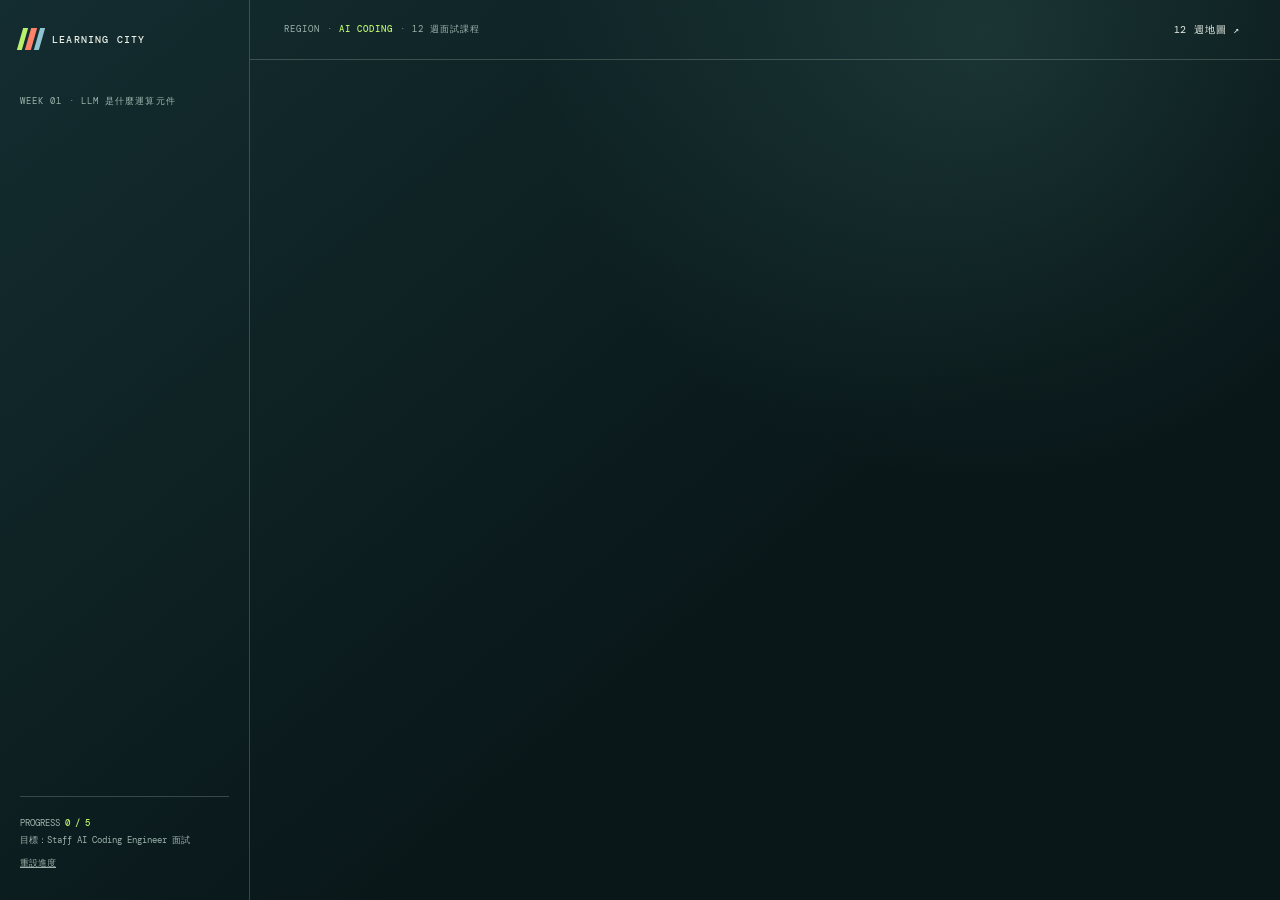
==== regions/ai-coding/index.html @ 612866e8 "Add AI Coding region with Week 0 LLM fundamentals lessons Teaching-first region for Staff AI Coding " ====
<!doctype html>
<html lang="zh-Hant">
<head>
  <meta charset="UTF-8" />
  <meta name="viewport" content="width=device-width, initial-scale=1.0" />
  <meta name="theme-color" content="#102326" />
  <title>Learning City / AI Coding Region</title>
  <link rel="preconnect" href="https://fonts.googleapis.com" />
  <link rel="preconnect" href="https://fonts.gstatic.com" crossorigin />
  <link href="https://fonts.googleapis.com/css2?family=DM+Mono:wght@400;500&family=Noto+Sans+TC:wght@400;500;700&family=Noto+Serif+TC:wght@600;700;900&display=swap" rel="stylesheet" />
  <link rel="stylesheet" href="styles.css?v=2" />
</head>
<body>
  <div class="app">
    <aside class="rail">
      <a class="brand" href="../../index.html"><span class="brand-mark"><i></i><i></i><i></i></span><span>LEARNING CITY</span></a>
      <div class="rail-label">WEEK 01 · LLM 是什麼運算元件</div>
      <nav class="steps" id="steps" aria-label="課程章節"></nav>
      <div class="rail-foot">PROGRESS <b id="progress">0 / 5</b><br />目標：Staff AI Coding Engineer 面試<br /><button class="reset" id="reset" type="button">重設進度</button></div>
    </aside>

    <main class="main" id="main">
      <header class="topbar">
        <span>REGION · <b>AI CODING</b> · 12 週面試課程</span>
        <button class="link-btn" id="open-roadmap" type="button">12 週地圖 ↗</button>
      </header>
      <article class="lesson" id="lesson"></article>
    </main>
  </div>

  <dialog id="roadmap">
    <div class="modal">
      <p class="turn">ROADMAP · 12 WEEKS</p>
      <h2>Staff AI Coding 面試課程</h2>
      <p class="muted">每週節奏：2 天讀概念、3 天做專案、1 天模擬面試題。目前只開放第 1 週。</p>
      <ol class="roadmap-list" id="roadmap-list"></ol>
      <div class="modal-foot"><button class="btn ghost" id="close-roadmap" type="button">關閉</button></div>
    </div>
  </dialog>
  <script src="app.js"></script>
</body>
</html>
---- regions/ai-coding/styles.css ----
:root { --night:#102326; --deep:#091719; --line:rgba(209,231,211,.22); --ink:#e9f0e7; --muted:#9db4ac; --mint:#b9f06d; --coral:#fc8268; --sky:#8fc4d0; --panel:rgba(20,52,55,.82); --mono:'DM Mono',monospace; --sans:'Noto Sans TC',sans-serif; --serif:'Noto Serif TC',serif; }
* { box-sizing:border-box; }
html, body { height:100%; margin:0; }
body { background:var(--deep); color:var(--ink); font-family:var(--sans); overflow:hidden; }
button, textarea, input, select { font:inherit; }
button { cursor:pointer; }
:focus-visible { outline:2px solid var(--mint); outline-offset:3px; }

.app { height:100dvh; display:grid; grid-template-columns:250px minmax(0,1fr); grid-template-rows:minmax(0,1fr); background:radial-gradient(circle at 77% 4%,rgba(80,140,129,.21),transparent 28rem),linear-gradient(140deg,#142d30,var(--deep) 62%); }
.rail { padding:28px 20px; border-right:1px solid var(--line); display:flex; flex-direction:column; overflow:auto; }
.brand { display:flex; align-items:center; gap:10px; color:var(--ink); text-decoration:none; font:500 10px var(--mono); letter-spacing:.12em; }
.brand-mark { display:grid; width:22px; height:22px; grid-template-columns:repeat(3,1fr); gap:3px; transform:skew(-16deg); }
.brand-mark i { background:var(--mint); } .brand-mark i:nth-child(2) { background:var(--coral); } .brand-mark i:nth-child(3) { background:var(--sky); }
.rail-label { margin:44px 0 14px; color:var(--muted); font:9px/1.6 var(--mono); letter-spacing:.12em; }
.steps { display:grid; gap:5px; }
.step { display:flex; align-items:center; gap:10px; min-height:40px; padding:7px; border:0; border-left:1px solid var(--line); color:var(--muted); background:transparent; text-align:left; font-size:12px; }
.step span { color:var(--sky); font:9px var(--mono); }
.step.active { border-color:var(--mint); color:var(--ink); background:linear-gradient(90deg,rgba(185,240,109,.14),transparent); }
.step.done span { color:var(--mint); }
.rail-foot { margin-top:auto; padding-top:18px; border-top:1px solid var(--line); color:var(--muted); font:9px/1.9 var(--mono); }
.rail-foot b { color:var(--mint); font-weight:500; }
.reset { margin-top:8px; padding:0; border:0; color:var(--muted); background:none; font:9px var(--mono); text-decoration:underline; }

.main { min-width:0; display:grid; grid-template-rows:60px minmax(0,1fr); }
.topbar { display:flex; align-items:center; justify-content:space-between; padding:0 34px; border-bottom:1px solid var(--line); font:9px var(--mono); letter-spacing:.12em; color:var(--muted); }
.topbar b { color:var(--mint); font-weight:500; }
.link-btn { border:0; background:none; color:var(--ink); font:10px var(--mono); letter-spacing:.08em; }
.link-btn:hover { color:var(--mint); }

.lesson { overflow:auto; padding:clamp(20px,4vw,48px) clamp(18px,5vw,64px) 90px; scroll-behavior:smooth; }
.lesson > * { max-width:820px; }
.kicker { margin:0 0 12px; color:var(--sky); font:10px var(--mono); letter-spacing:.12em; }
h1 { margin:0; font:900 clamp(28px,4vw,48px)/1.12 var(--serif); letter-spacing:-.05em; }
h2 { margin:44px 0 12px; font:700 20px/1.3 var(--serif); letter-spacing:-.02em; }
.lede { margin:18px 0 0; color:#c4d6cf; font-size:15px; line-height:1.9; }
p, li { font-size:14px; line-height:1.85; color:#cfe0d9; }
.muted { color:var(--muted); }
strong { color:var(--ink); }
code, .mono { font-family:var(--mono); font-size:.88em; color:var(--mint); }
.callout { margin:18px 0; padding:14px 16px; border-left:2px solid var(--coral); background:rgba(252,130,104,.08); }
.callout.cpp { border-color:var(--sky); background:rgba(143,196,208,.09); }
.callout.cpp::before, .callout.warn::before { display:block; margin-bottom:4px; font:9px var(--mono); letter-spacing:.12em; color:var(--sky); content:'C++ 工程師的直覺'; }
.callout.warn::before { color:var(--coral); content:'容易踩的坑'; }
.callout p { margin:0; font-size:13px; }

.lab { margin:20px 0; padding:20px; border:1px solid var(--line); background:var(--panel); }
.lab-title { margin:0 0 14px; color:var(--mint); font:10px var(--mono); letter-spacing:.12em; }
.lab textarea, .lab input[type=text] { width:100%; padding:10px 12px; border:1px solid var(--line); color:var(--ink); background:rgba(0,0,0,.25); font-size:14px; line-height:1.7; resize:vertical; }
.controls { display:grid; grid-template-columns:repeat(auto-fit,minmax(200px,1fr)); gap:14px 22px; margin-bottom:16px; }
.control label { display:flex; justify-content:space-between; color:var(--muted); font:10px var(--mono); margin-bottom:4px; }
.control label b { color:var(--ink); font-weight:500; }
.control input[type=range] { width:100%; accent-color:var(--mint); }
.control select { width:100%; padding:6px; color:var(--ink); background:rgba(0,0,0,.3); border:1px solid var(--line); }
.chips { display:flex; flex-wrap:wrap; gap:3px; margin-top:12px; font:12px var(--mono); }
.chip { padding:2px 5px; border-radius:2px; color:var(--night); }
.stat-row { display:grid; grid-template-columns:repeat(auto-fit,minmax(150px,1fr)); gap:10px; margin-top:12px; }
.stat { padding:10px 12px; border:1px solid var(--line); background:rgba(0,0,0,.2); }
.stat span { display:block; color:var(--muted); font:9px var(--mono); letter-spacing:.1em; }
.stat b { display:block; margin-top:3px; font:500 20px var(--mono); color:var(--mint); }
.stat b.bad { color:var(--coral); }
.bars { display:grid; gap:6px; }
.bar { display:grid; grid-template-columns:110px 1fr 56px; align-items:center; gap:10px; font:11px var(--mono); }
.bar .track { height:14px; background:rgba(0,0,0,.3); }
.bar .fill { height:100%; background:var(--mint); transition:width .15s; }
.bar.cut .fill { background:rgba(157,180,172,.35); }
.bar.cut { color:var(--muted); }
.bar.pick .fill { background:var(--coral); }

.seg { display:inline-flex; border:1px solid var(--line); }
.seg button { padding:7px 12px; border:0; color:var(--muted); background:transparent; font:10px var(--mono); }
.seg button.on { color:var(--night); background:var(--mint); }
.turns { display:grid; gap:6px; margin-top:14px; }
.turn-row { display:grid; grid-template-columns:54px 1fr 90px; align-items:center; gap:10px; font:10px var(--mono); color:var(--muted); }
.stack { display:flex; height:16px; background:rgba(0,0,0,.3); }
.stack i { display:block; height:100%; }
.legend { display:flex; flex-wrap:wrap; gap:14px; margin-top:10px; color:var(--muted); font:9px var(--mono); }
.legend i { display:inline-block; width:9px; height:9px; margin-right:5px; }

.seq { display:grid; gap:8px; margin-top:6px; }
.seq-step { display:grid; grid-template-columns:90px 1fr; gap:12px; padding:10px 12px; border:1px solid var(--line); opacity:.32; transition:.2s; }
.seq-step.show { opacity:1; }
.seq-step.cur { border-color:var(--mint); background:rgba(185,240,109,.08); }
.seq-step .who { font:10px var(--mono); letter-spacing:.08em; }
.who.model { color:var(--coral); } .who.harness { color:var(--sky); } .who.user { color:var(--mint); } .who.tool { color:#e6c86e; }
.seq-step p { margin:0; font-size:12px; line-height:1.7; }
.seq-step pre { margin:6px 0 0; padding:8px; overflow:auto; background:rgba(0,0,0,.3); color:var(--mint); font:11px/1.6 var(--mono); }

.btn { min-height:40px; padding:0 16px; border:1px solid var(--mint); color:var(--night); background:var(--mint); font:10px var(--mono); letter-spacing:.08em; }
.btn:hover { background:#d6ff9f; }
.btn.ghost { color:var(--ink); background:transparent; border-color:var(--line); }
.btn:disabled { color:var(--muted); background:transparent; border-color:var(--line); cursor:not-allowed; }

.quiz { margin-top:48px; padding-top:8px; border-top:1px solid var(--line); }
.answers { display:grid; gap:8px; margin-top:16px; }
.answer { display:grid; grid-template-columns:30px 1fr; align-items:center; gap:8px; min-height:52px; padding:10px 14px; border:1px solid var(--line); color:var(--ink); background:var(--panel); text-align:left; font-size:13px; line-height:1.6; }
.answer:hover:not(:disabled) { border-color:var(--mint); transform:translateX(4px); }
.answer .l { color:var(--mint); font:10px var(--mono); }
.answer.correct { border-color:var(--mint); background:rgba(185,240,109,.15); }
.answer.wrong { border-color:var(--coral); color:#ffc4b6; }
.answer:disabled { cursor:default; }
.feedback { margin:14px 0 0; font-size:13px; line-height:1.8; color:var(--muted); }
.feedback.ok { color:var(--mint); }
.interview { margin-top:30px; }
.reveal { margin-top:12px; padding:14px 16px; border:1px dashed var(--mint); background:rgba(185,240,109,.06); }
.reveal ul { margin:6px 0 0; padding-left:20px; }
.nav-row { display:flex; justify-content:space-between; margin-top:40px; }

dialog { width:min(600px,calc(100% - 32px)); max-height:86dvh; border:1px solid var(--mint); padding:0; color:var(--ink); background:#17393b; }
dialog::backdrop { background:rgba(3,13,15,.78); }
.modal { padding:25px; }
.modal h2 { margin:0 0 8px; }
.modal-foot { display:flex; justify-content:flex-end; margin-top:18px; }
.roadmap-list { margin:14px 0 0; padding:0; list-style:none; display:grid; gap:6px; }
.roadmap-list li { display:grid; grid-template-columns:54px 1fr auto; gap:10px; padding:8px 10px; border:1px solid var(--line); font-size:12px; line-height:1.5; }
.roadmap-list li span:first-child { color:var(--sky); font:10px var(--mono); }
.roadmap-list li.open { border-color:var(--mint); }
.roadmap-list li em { color:var(--muted); font:9px var(--mono); font-style:normal; align-self:center; }
.roadmap-list li.open em { color:var(--mint); }

@media (max-width:820px) {
  body { overflow:auto; }
  .app { height:auto; min-height:100dvh; grid-template-columns:1fr; grid-template-rows:auto; }
  .rail { padding:14px 16px; border-right:0; border-bottom:1px solid var(--line); }
  .rail-label, .rail-foot { display:none; }
  .steps { display:flex; overflow:auto; margin-top:10px; }
  .step { flex:0 0 auto; border-left:0; border-top:2px solid var(--line); }
  .main { display:block; }
  .topbar { padding:10px 16px; }
  .lesson { overflow:visible; }
  .bar { grid-template-columns:84px 1fr 48px; }
  .seq-step { grid-template-columns:1fr; gap:2px; }
}
@media (prefers-reduced-motion:reduce) { * { transition:none!important; scroll-behavior:auto!important; } }
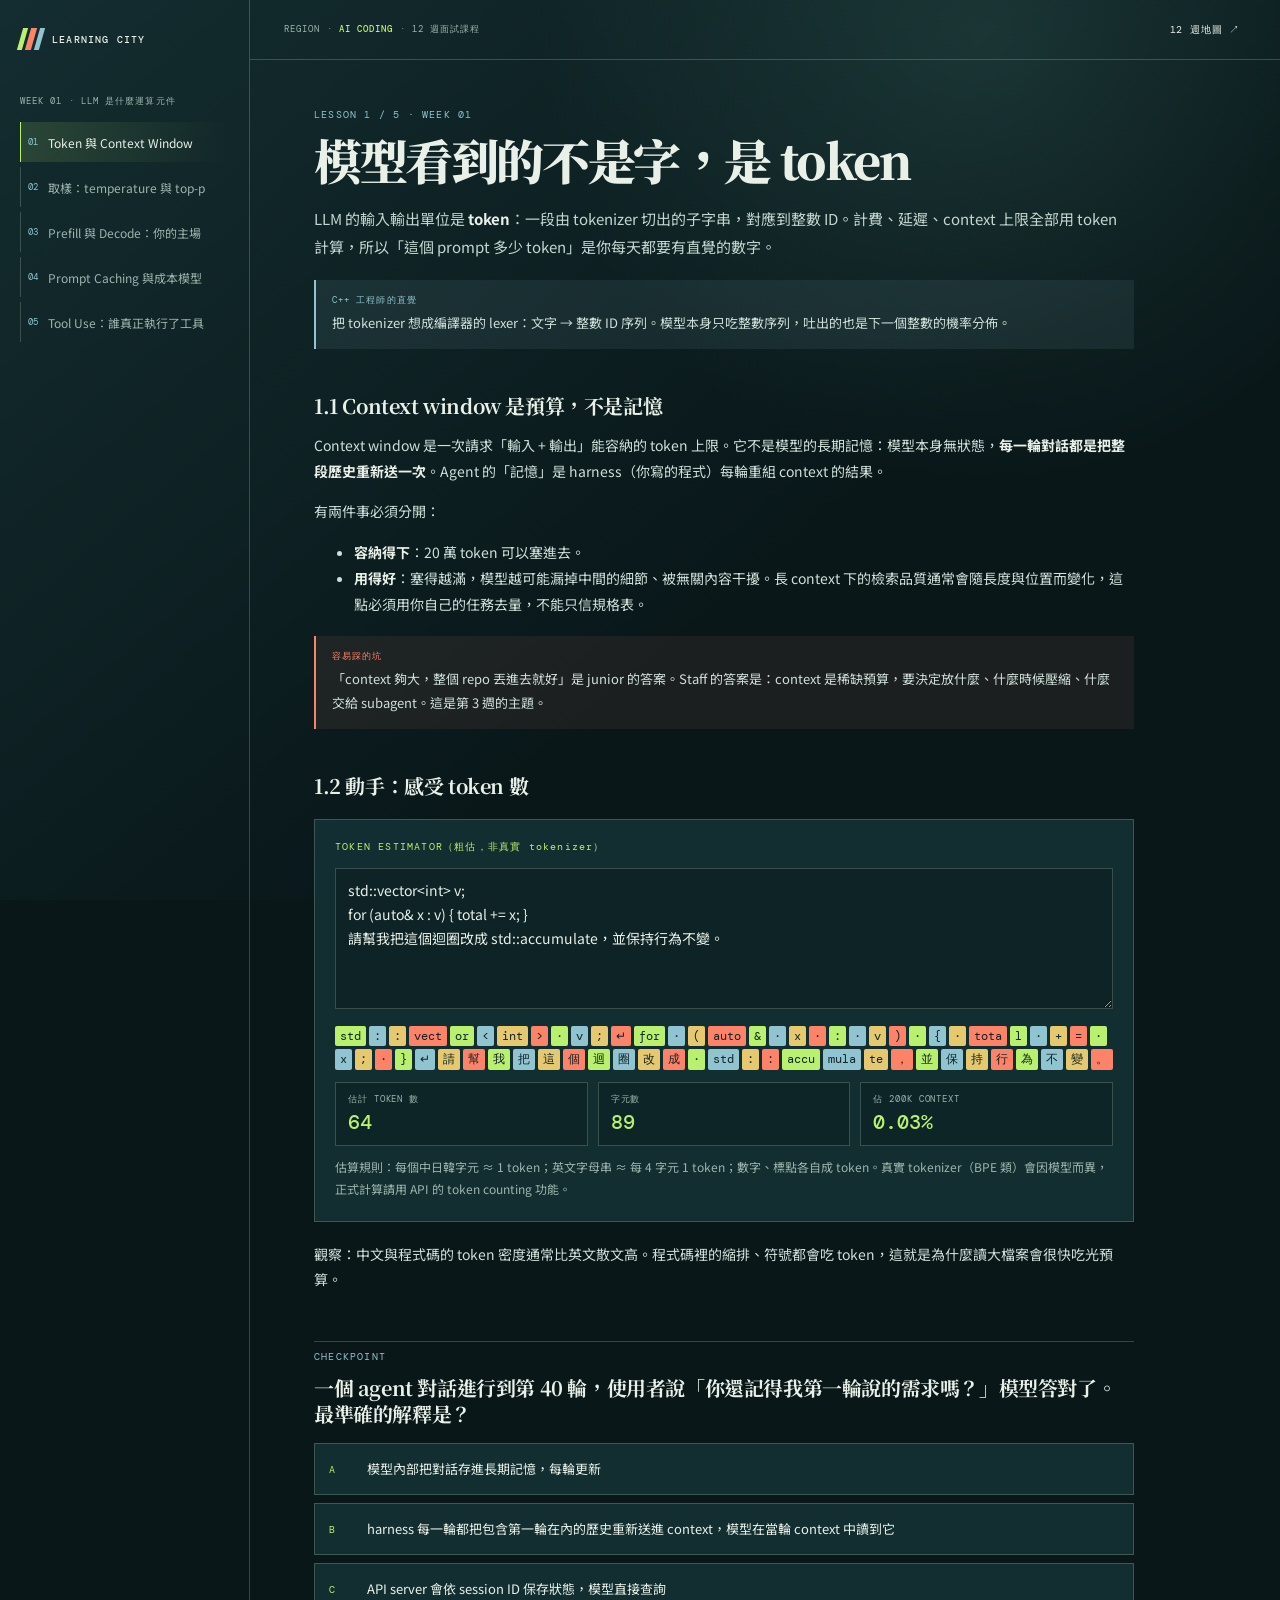
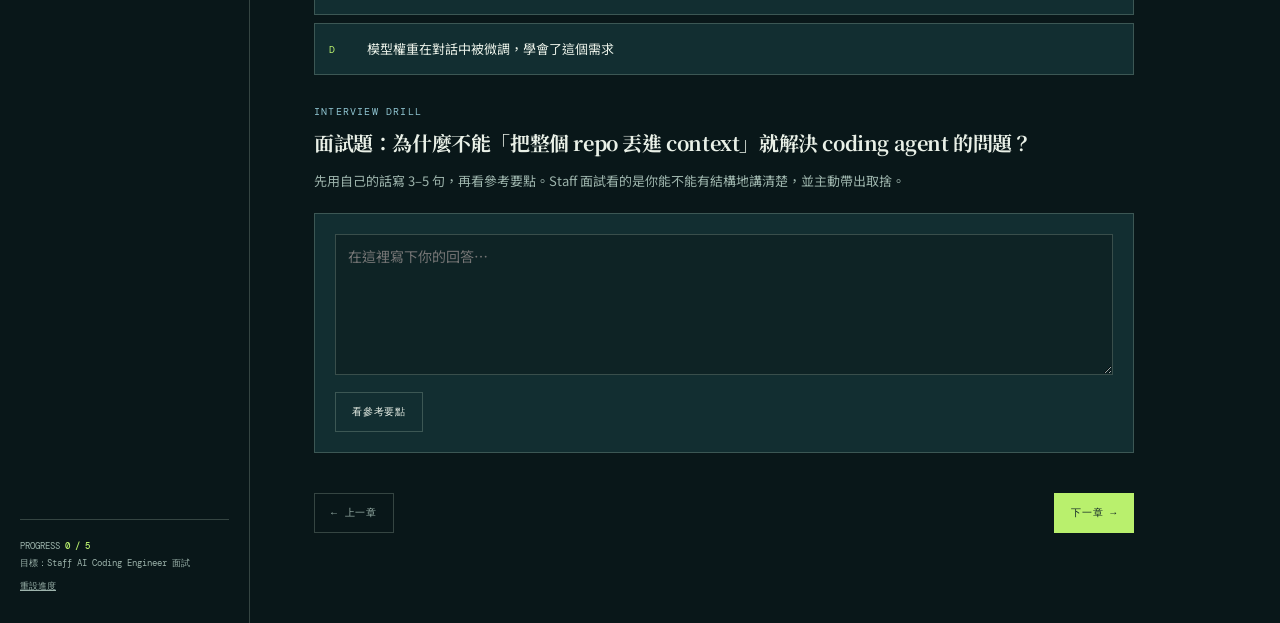
==== commit 18cf152b: "Add AI Coding region with Week 1 LLM fundamentals lessons Teaching-first region for Staff AI Coding " ====
--- a/regions/ai-coding/index.html
+++ b/regions/ai-coding/index.html
@@ -8,7 +8,7 @@
   <link rel="preconnect" href="https://fonts.googleapis.com" />
   <link rel="preconnect" href="https://fonts.gstatic.com" crossorigin />
   <link href="https://fonts.googleapis.com/css2?family=DM+Mono:wght@400;500&family=Noto+Sans+TC:wght@400;500;700&family=Noto+Serif+TC:wght@600;700;900&display=swap" rel="stylesheet" />
-  <link rel="stylesheet" href="styles.css?v=2" />
+  <link rel="stylesheet" href="styles.css" />
 </head>
 <body>
   <div class="app">
--- a/regions/ai-coding/styles.css
+++ b/regions/ai-coding/styles.css
@@ -6,7 +6,7 @@
 button { cursor:pointer; }
 :focus-visible { outline:2px solid var(--mint); outline-offset:3px; }
 
-.app { height:100dvh; display:grid; grid-template-columns:250px minmax(0,1fr); grid-template-rows:minmax(0,1fr); background:radial-gradient(circle at 77% 4%,rgba(80,140,129,.21),transparent 28rem),linear-gradient(140deg,#142d30,var(--deep) 62%); }
+.app { height:100dvh; display:grid; grid-template-columns:250px minmax(0,1fr); background:radial-gradient(circle at 77% 4%,rgba(80,140,129,.21),transparent 28rem),linear-gradient(140deg,#142d30,var(--deep) 62%); }
 .rail { padding:28px 20px; border-right:1px solid var(--line); display:flex; flex-direction:column; overflow:auto; }
 .brand { display:flex; align-items:center; gap:10px; color:var(--ink); text-decoration:none; font:500 10px var(--mono); letter-spacing:.12em; }
 .brand-mark { display:grid; width:22px; height:22px; grid-template-columns:repeat(3,1fr); gap:3px; transform:skew(-16deg); }
@@ -119,7 +119,7 @@
 
 @media (max-width:820px) {
   body { overflow:auto; }
-  .app { height:auto; min-height:100dvh; grid-template-columns:1fr; grid-template-rows:auto; }
+  .app { height:auto; min-height:100dvh; grid-template-columns:1fr; }
   .rail { padding:14px 16px; border-right:0; border-bottom:1px solid var(--line); }
   .rail-label, .rail-foot { display:none; }
   .steps { display:flex; overflow:auto; margin-top:10px; }
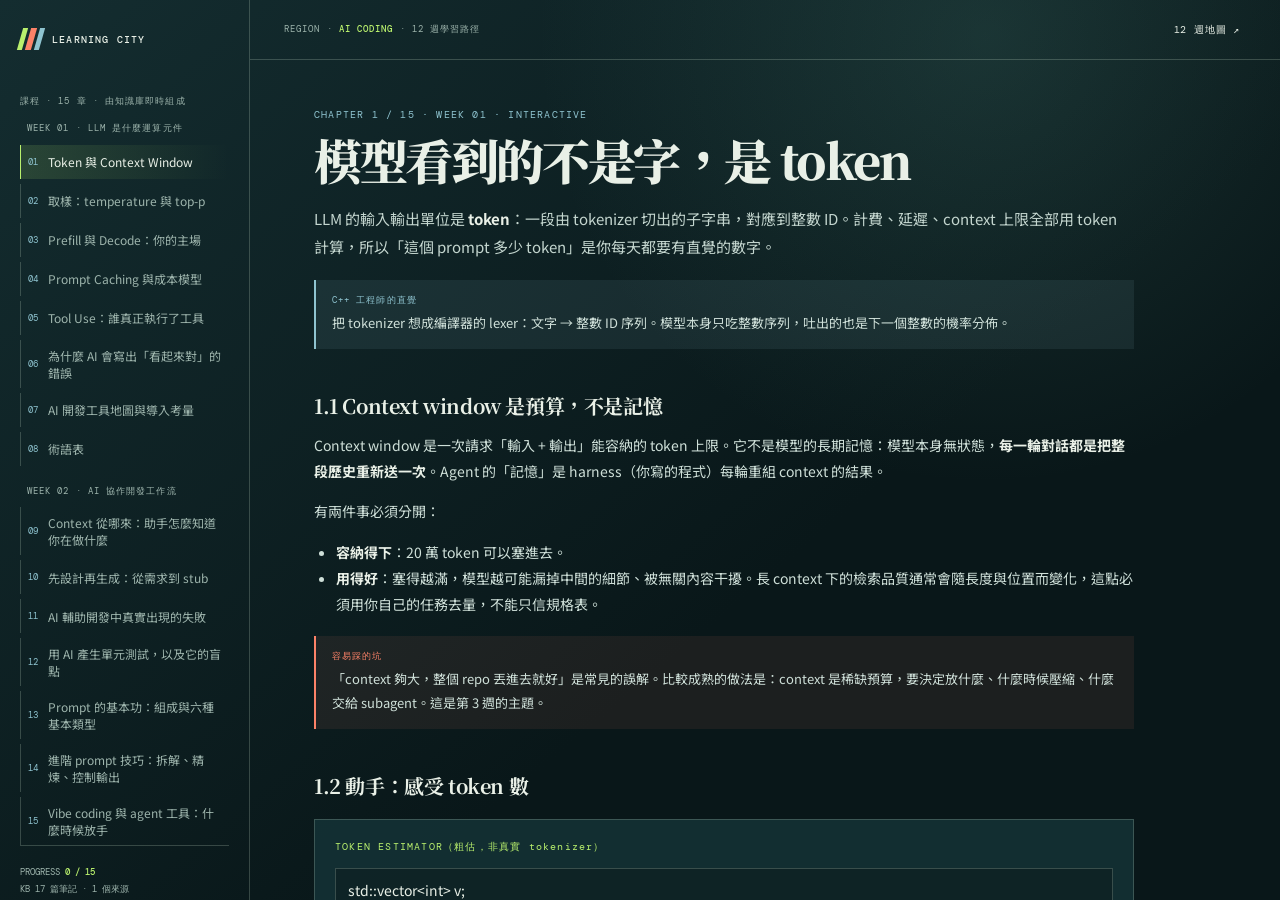
==== commit 15d5417c: "Add AI Coding knowledge base and make the course data-driven Knowledge base (regions/ai-coding/knowl" ====
--- a/regions/ai-coding/index.html
+++ b/regions/ai-coding/index.html
@@ -8,20 +8,20 @@
   <link rel="preconnect" href="https://fonts.googleapis.com" />
   <link rel="preconnect" href="https://fonts.gstatic.com" crossorigin />
   <link href="https://fonts.googleapis.com/css2?family=DM+Mono:wght@400;500&family=Noto+Sans+TC:wght@400;500;700&family=Noto+Serif+TC:wght@600;700;900&display=swap" rel="stylesheet" />
-  <link rel="stylesheet" href="styles.css" />
+  <link rel="stylesheet" href="styles.css?v=3" />
 </head>
 <body>
   <div class="app">
     <aside class="rail">
       <a class="brand" href="../../index.html"><span class="brand-mark"><i></i><i></i><i></i></span><span>LEARNING CITY</span></a>
-      <div class="rail-label">WEEK 01 · LLM 是什麼運算元件</div>
+      <div class="rail-label" id="rail-label"></div>
       <nav class="steps" id="steps" aria-label="課程章節"></nav>
-      <div class="rail-foot">PROGRESS <b id="progress">0 / 5</b><br />目標：Staff AI Coding Engineer 面試<br /><button class="reset" id="reset" type="button">重設進度</button></div>
+      <div class="rail-foot">PROGRESS <b id="progress">0 / 0</b><br /><span id="kb-status"></span><br />目標：能判斷、驗證並設計 AI 輔助開發<br /><button class="reset" id="reset" type="button">重設進度</button></div>
     </aside>
 
     <main class="main" id="main">
       <header class="topbar">
-        <span>REGION · <b>AI CODING</b> · 12 週面試課程</span>
+        <span>REGION · <b>AI CODING</b> · 12 週學習路徑</span>
         <button class="link-btn" id="open-roadmap" type="button">12 週地圖 ↗</button>
       </header>
       <article class="lesson" id="lesson"></article>
@@ -31,12 +31,15 @@
   <dialog id="roadmap">
     <div class="modal">
       <p class="turn">ROADMAP · 12 WEEKS</p>
-      <h2>Staff AI Coding 面試課程</h2>
-      <p class="muted">每週節奏：2 天讀概念、3 天做專案、1 天模擬面試題。目前只開放第 1 週。</p>
+      <h2>AI Coding 學習路徑</h2>
+      <p class="muted" id="roadmap-summary"></p>
       <ol class="roadmap-list" id="roadmap-list"></ol>
       <div class="modal-foot"><button class="btn ghost" id="close-roadmap" type="button">關閉</button></div>
     </div>
   </dialog>
+  <script src="knowledge_base/loader.js"></script>
+  <script src="knowledge_base/web/catalog.js"></script>
+  <script src="markdown.js"></script>
   <script src="app.js"></script>
 </body>
 </html>
--- a/regions/ai-coding/styles.css
+++ b/regions/ai-coding/styles.css
@@ -6,7 +6,7 @@
 button { cursor:pointer; }
 :focus-visible { outline:2px solid var(--mint); outline-offset:3px; }
 
-.app { height:100dvh; display:grid; grid-template-columns:250px minmax(0,1fr); background:radial-gradient(circle at 77% 4%,rgba(80,140,129,.21),transparent 28rem),linear-gradient(140deg,#142d30,var(--deep) 62%); }
+.app { height:100dvh; display:grid; grid-template-columns:250px minmax(0,1fr); grid-template-rows:minmax(0,1fr); background:radial-gradient(circle at 77% 4%,rgba(80,140,129,.21),transparent 28rem),linear-gradient(140deg,#142d30,var(--deep) 62%); }
 .rail { padding:28px 20px; border-right:1px solid var(--line); display:flex; flex-direction:column; overflow:auto; }
 .brand { display:flex; align-items:center; gap:10px; color:var(--ink); text-decoration:none; font:500 10px var(--mono); letter-spacing:.12em; }
 .brand-mark { display:grid; width:22px; height:22px; grid-template-columns:repeat(3,1fr); gap:3px; transform:skew(-16deg); }
@@ -100,7 +100,7 @@
 .answer:disabled { cursor:default; }
 .feedback { margin:14px 0 0; font-size:13px; line-height:1.8; color:var(--muted); }
 .feedback.ok { color:var(--mint); }
-.interview { margin-top:30px; }
+.practice { margin-top:30px; }
 .reveal { margin-top:12px; padding:14px 16px; border:1px dashed var(--mint); background:rgba(185,240,109,.06); }
 .reveal ul { margin:6px 0 0; padding-left:20px; }
 .nav-row { display:flex; justify-content:space-between; margin-top:40px; }
@@ -119,7 +119,7 @@
 
 @media (max-width:820px) {
   body { overflow:auto; }
-  .app { height:auto; min-height:100dvh; grid-template-columns:1fr; }
+  .app { height:auto; min-height:100dvh; grid-template-columns:1fr; grid-template-rows:auto; }
   .rail { padding:14px 16px; border-right:0; border-bottom:1px solid var(--line); }
   .rail-label, .rail-foot { display:none; }
   .steps { display:flex; overflow:auto; margin-top:10px; }
@@ -131,3 +131,41 @@
   .seq-step { grid-template-columns:1fr; gap:2px; }
 }
 @media (prefers-reduced-motion:reduce) { * { transition:none!important; scroll-behavior:auto!important; } }
+
+/* ---------- knowledge-base content ---------- */
+.week-label { margin:14px 0 4px; padding:0 7px; color:var(--muted); font:9px/1.5 var(--mono); letter-spacing:.12em; }
+.week-label:first-child { margin-top:0; }
+.steps .step { min-height:34px; }
+h3 { margin:28px 0 8px; font:700 17px/1.4 var(--serif); }
+h4 { margin:22px 0 6px; font:700 14px/1.4 var(--sans); color:var(--sky); }
+.srcline { margin:10px 0 0; color:var(--muted); font:11px/1.7 var(--mono); }
+.lesson ul, .lesson ol { padding-left:22px; }
+.lesson li ul { margin:2px 0 4px; }
+
+figure { margin:0; }
+figure.fig { margin:22px 0; border:1px solid var(--line); background:rgba(0,0,0,.22); }
+figure.fig img { display:block; width:100%; height:auto; }
+figure.fig figcaption { padding:8px 12px; border-top:1px solid var(--line); color:var(--muted); font-size:12px; line-height:1.6; }
+
+figure.code { margin:18px 0; border:1px solid var(--line); background:#06141a; }
+figure.code figcaption { display:flex; justify-content:space-between; align-items:center; padding:5px 10px; border-bottom:1px solid var(--line); color:var(--muted); font:9px var(--mono); letter-spacing:.12em; text-transform:uppercase; }
+figure.code .copy { padding:2px 8px; border:1px solid var(--line); color:var(--muted); background:transparent; font:9px var(--mono); letter-spacing:.08em; }
+figure.code .copy:hover { color:var(--bg, #081217); background:var(--mint); border-color:var(--mint); }
+figure.code pre { margin:0; padding:12px 14px; overflow:auto; }
+figure.code code { color:#d6e8c8; font:12px/1.7 var(--mono); white-space:pre; }
+.lesson p code, .lesson li code, .lesson td code { padding:1px 5px; background:rgba(185,240,109,.1); border-radius:2px; }
+
+.table-wrap { margin:18px 0; overflow:auto; border:1px solid var(--line); }
+table { width:100%; border-collapse:collapse; font-size:13px; }
+th, td { padding:8px 12px; border-bottom:1px solid var(--line); text-align:left; vertical-align:top; line-height:1.65; color:#cfe0d9; }
+th { color:var(--sky); font:500 10px var(--mono); letter-spacing:.08em; background:rgba(0,0,0,.2); }
+tr:last-child td { border-bottom:0; }
+
+.readings { margin-top:44px; }
+details.reading { margin:8px 0; border:1px solid var(--line); background:var(--panel); }
+details.reading summary { display:flex; justify-content:space-between; gap:12px; padding:12px 16px; cursor:pointer; font-weight:700; font-size:14px; }
+details.reading summary .meta { color:var(--muted); font:10px var(--mono); font-weight:400; white-space:nowrap; align-self:center; }
+details.reading[open] summary { border-bottom:1px solid var(--line); }
+details.reading > :not(summary) { margin-left:16px; margin-right:16px; }
+details.reading > :last-child { margin-bottom:16px; }
+details.reading h2 { font-size:17px; }
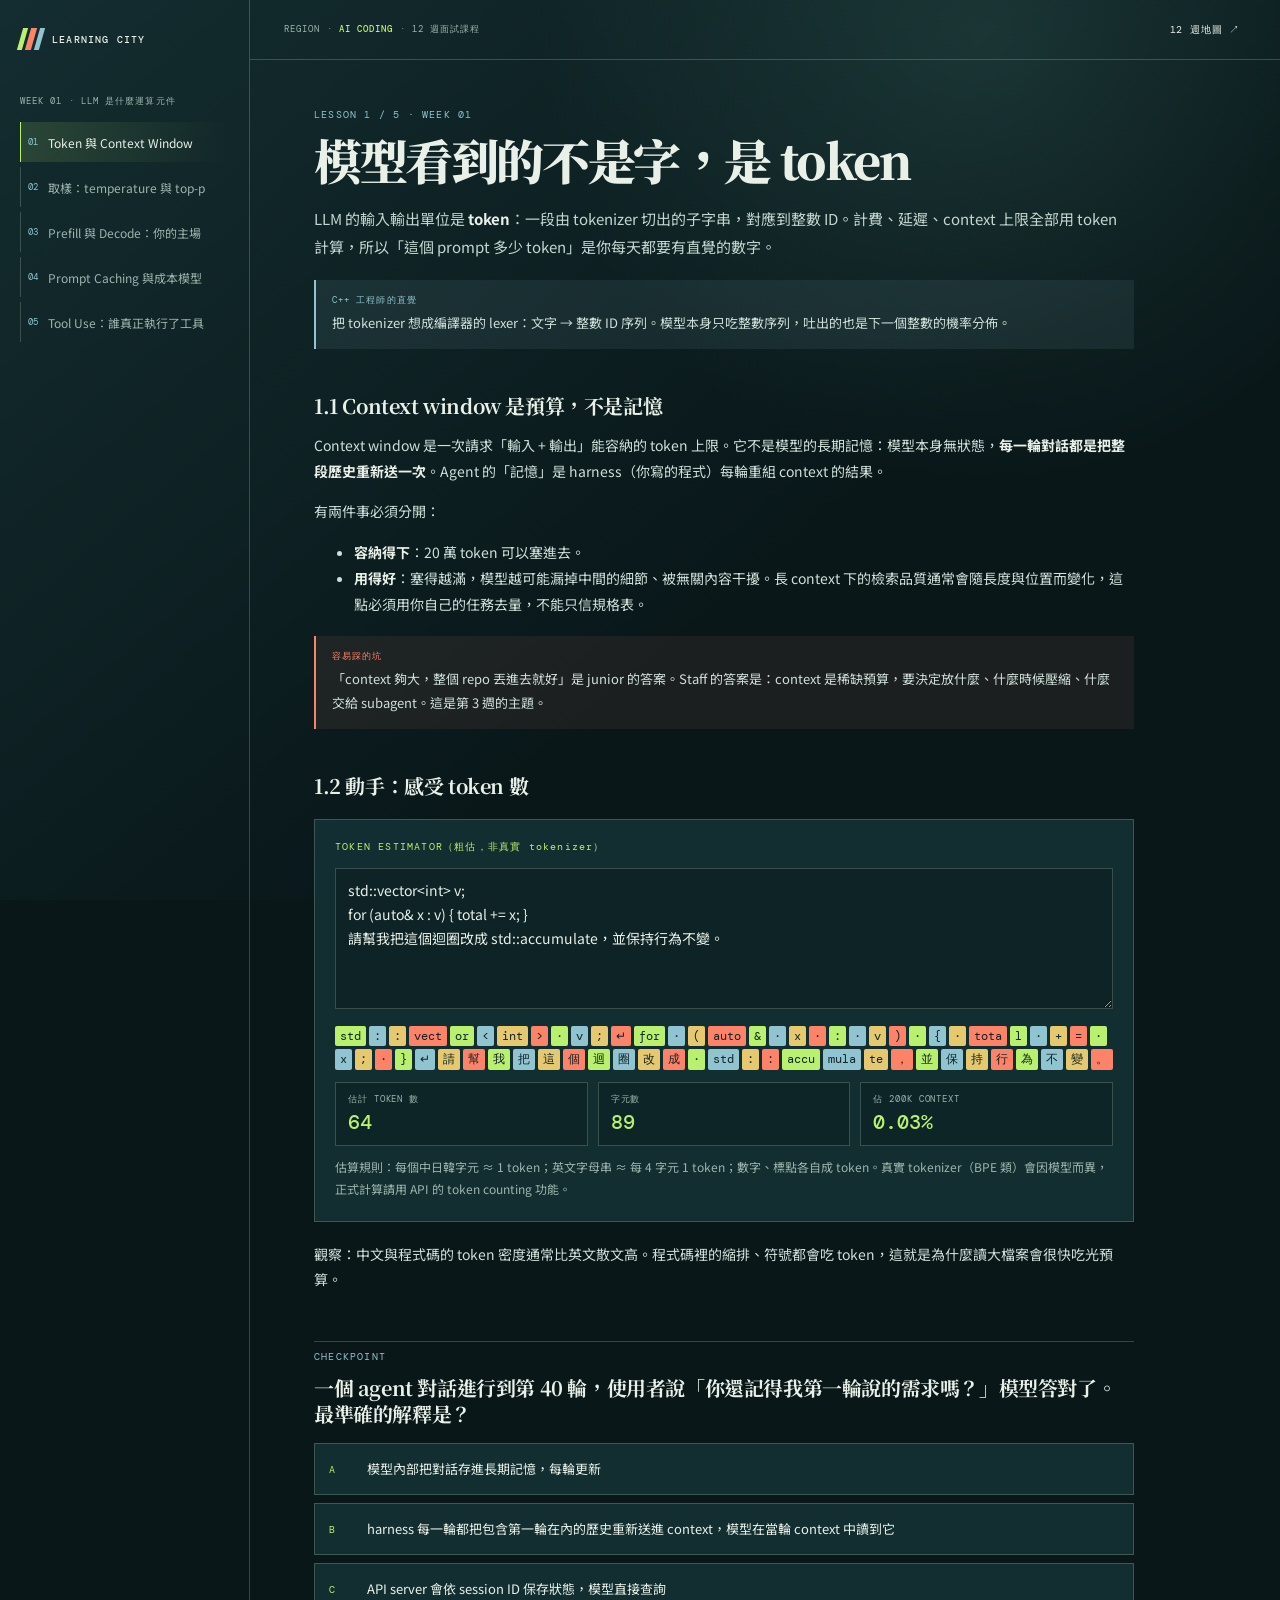
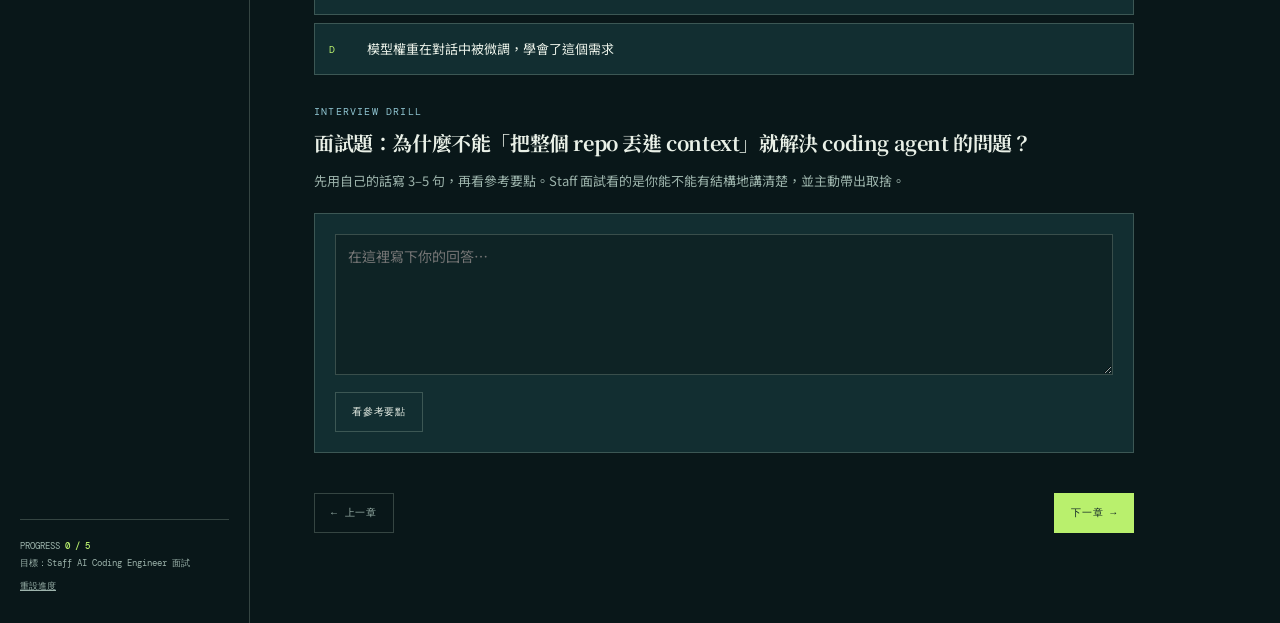
==== commit 0a335eed: "Merge pull request #1 from twtschi/add-ai-coding-region Add AI Coding region with Week 1 LLM fundame" ====
--- a/regions/ai-coding/index.html
+++ b/regions/ai-coding/index.html
@@ -8,20 +8,20 @@
   <link rel="preconnect" href="https://fonts.googleapis.com" />
   <link rel="preconnect" href="https://fonts.gstatic.com" crossorigin />
   <link href="https://fonts.googleapis.com/css2?family=DM+Mono:wght@400;500&family=Noto+Sans+TC:wght@400;500;700&family=Noto+Serif+TC:wght@600;700;900&display=swap" rel="stylesheet" />
-  <link rel="stylesheet" href="styles.css?v=3" />
+  <link rel="stylesheet" href="styles.css" />
 </head>
 <body>
   <div class="app">
     <aside class="rail">
       <a class="brand" href="../../index.html"><span class="brand-mark"><i></i><i></i><i></i></span><span>LEARNING CITY</span></a>
-      <div class="rail-label" id="rail-label"></div>
+      <div class="rail-label">WEEK 01 · LLM 是什麼運算元件</div>
       <nav class="steps" id="steps" aria-label="課程章節"></nav>
-      <div class="rail-foot">PROGRESS <b id="progress">0 / 0</b><br /><span id="kb-status"></span><br />目標：能判斷、驗證並設計 AI 輔助開發<br /><button class="reset" id="reset" type="button">重設進度</button></div>
+      <div class="rail-foot">PROGRESS <b id="progress">0 / 5</b><br />目標：Staff AI Coding Engineer 面試<br /><button class="reset" id="reset" type="button">重設進度</button></div>
     </aside>
 
     <main class="main" id="main">
       <header class="topbar">
-        <span>REGION · <b>AI CODING</b> · 12 週學習路徑</span>
+        <span>REGION · <b>AI CODING</b> · 12 週面試課程</span>
         <button class="link-btn" id="open-roadmap" type="button">12 週地圖 ↗</button>
       </header>
       <article class="lesson" id="lesson"></article>
@@ -31,15 +31,12 @@
   <dialog id="roadmap">
     <div class="modal">
       <p class="turn">ROADMAP · 12 WEEKS</p>
-      <h2>AI Coding 學習路徑</h2>
-      <p class="muted" id="roadmap-summary"></p>
+      <h2>Staff AI Coding 面試課程</h2>
+      <p class="muted">每週節奏：2 天讀概念、3 天做專案、1 天模擬面試題。目前只開放第 1 週。</p>
       <ol class="roadmap-list" id="roadmap-list"></ol>
       <div class="modal-foot"><button class="btn ghost" id="close-roadmap" type="button">關閉</button></div>
     </div>
   </dialog>
-  <script src="knowledge_base/loader.js"></script>
-  <script src="knowledge_base/web/catalog.js"></script>
-  <script src="markdown.js"></script>
   <script src="app.js"></script>
 </body>
 </html>
--- a/regions/ai-coding/styles.css
+++ b/regions/ai-coding/styles.css
@@ -6,7 +6,7 @@
 button { cursor:pointer; }
 :focus-visible { outline:2px solid var(--mint); outline-offset:3px; }
 
-.app { height:100dvh; display:grid; grid-template-columns:250px minmax(0,1fr); grid-template-rows:minmax(0,1fr); background:radial-gradient(circle at 77% 4%,rgba(80,140,129,.21),transparent 28rem),linear-gradient(140deg,#142d30,var(--deep) 62%); }
+.app { height:100dvh; display:grid; grid-template-columns:250px minmax(0,1fr); background:radial-gradient(circle at 77% 4%,rgba(80,140,129,.21),transparent 28rem),linear-gradient(140deg,#142d30,var(--deep) 62%); }
 .rail { padding:28px 20px; border-right:1px solid var(--line); display:flex; flex-direction:column; overflow:auto; }
 .brand { display:flex; align-items:center; gap:10px; color:var(--ink); text-decoration:none; font:500 10px var(--mono); letter-spacing:.12em; }
 .brand-mark { display:grid; width:22px; height:22px; grid-template-columns:repeat(3,1fr); gap:3px; transform:skew(-16deg); }
@@ -100,7 +100,7 @@
 .answer:disabled { cursor:default; }
 .feedback { margin:14px 0 0; font-size:13px; line-height:1.8; color:var(--muted); }
 .feedback.ok { color:var(--mint); }
-.practice { margin-top:30px; }
+.interview { margin-top:30px; }
 .reveal { margin-top:12px; padding:14px 16px; border:1px dashed var(--mint); background:rgba(185,240,109,.06); }
 .reveal ul { margin:6px 0 0; padding-left:20px; }
 .nav-row { display:flex; justify-content:space-between; margin-top:40px; }
@@ -119,7 +119,7 @@
 
 @media (max-width:820px) {
   body { overflow:auto; }
-  .app { height:auto; min-height:100dvh; grid-template-columns:1fr; grid-template-rows:auto; }
+  .app { height:auto; min-height:100dvh; grid-template-columns:1fr; }
   .rail { padding:14px 16px; border-right:0; border-bottom:1px solid var(--line); }
   .rail-label, .rail-foot { display:none; }
   .steps { display:flex; overflow:auto; margin-top:10px; }
@@ -131,41 +131,3 @@
   .seq-step { grid-template-columns:1fr; gap:2px; }
 }
 @media (prefers-reduced-motion:reduce) { * { transition:none!important; scroll-behavior:auto!important; } }
-
-/* ---------- knowledge-base content ---------- */
-.week-label { margin:14px 0 4px; padding:0 7px; color:var(--muted); font:9px/1.5 var(--mono); letter-spacing:.12em; }
-.week-label:first-child { margin-top:0; }
-.steps .step { min-height:34px; }
-h3 { margin:28px 0 8px; font:700 17px/1.4 var(--serif); }
-h4 { margin:22px 0 6px; font:700 14px/1.4 var(--sans); color:var(--sky); }
-.srcline { margin:10px 0 0; color:var(--muted); font:11px/1.7 var(--mono); }
-.lesson ul, .lesson ol { padding-left:22px; }
-.lesson li ul { margin:2px 0 4px; }
-
-figure { margin:0; }
-figure.fig { margin:22px 0; border:1px solid var(--line); background:rgba(0,0,0,.22); }
-figure.fig img { display:block; width:100%; height:auto; }
-figure.fig figcaption { padding:8px 12px; border-top:1px solid var(--line); color:var(--muted); font-size:12px; line-height:1.6; }
-
-figure.code { margin:18px 0; border:1px solid var(--line); background:#06141a; }
-figure.code figcaption { display:flex; justify-content:space-between; align-items:center; padding:5px 10px; border-bottom:1px solid var(--line); color:var(--muted); font:9px var(--mono); letter-spacing:.12em; text-transform:uppercase; }
-figure.code .copy { padding:2px 8px; border:1px solid var(--line); color:var(--muted); background:transparent; font:9px var(--mono); letter-spacing:.08em; }
-figure.code .copy:hover { color:var(--bg, #081217); background:var(--mint); border-color:var(--mint); }
-figure.code pre { margin:0; padding:12px 14px; overflow:auto; }
-figure.code code { color:#d6e8c8; font:12px/1.7 var(--mono); white-space:pre; }
-.lesson p code, .lesson li code, .lesson td code { padding:1px 5px; background:rgba(185,240,109,.1); border-radius:2px; }
-
-.table-wrap { margin:18px 0; overflow:auto; border:1px solid var(--line); }
-table { width:100%; border-collapse:collapse; font-size:13px; }
-th, td { padding:8px 12px; border-bottom:1px solid var(--line); text-align:left; vertical-align:top; line-height:1.65; color:#cfe0d9; }
-th { color:var(--sky); font:500 10px var(--mono); letter-spacing:.08em; background:rgba(0,0,0,.2); }
-tr:last-child td { border-bottom:0; }
-
-.readings { margin-top:44px; }
-details.reading { margin:8px 0; border:1px solid var(--line); background:var(--panel); }
-details.reading summary { display:flex; justify-content:space-between; gap:12px; padding:12px 16px; cursor:pointer; font-weight:700; font-size:14px; }
-details.reading summary .meta { color:var(--muted); font:10px var(--mono); font-weight:400; white-space:nowrap; align-self:center; }
-details.reading[open] summary { border-bottom:1px solid var(--line); }
-details.reading > :not(summary) { margin-left:16px; margin-right:16px; }
-details.reading > :last-child { margin-bottom:16px; }
-details.reading h2 { font-size:17px; }
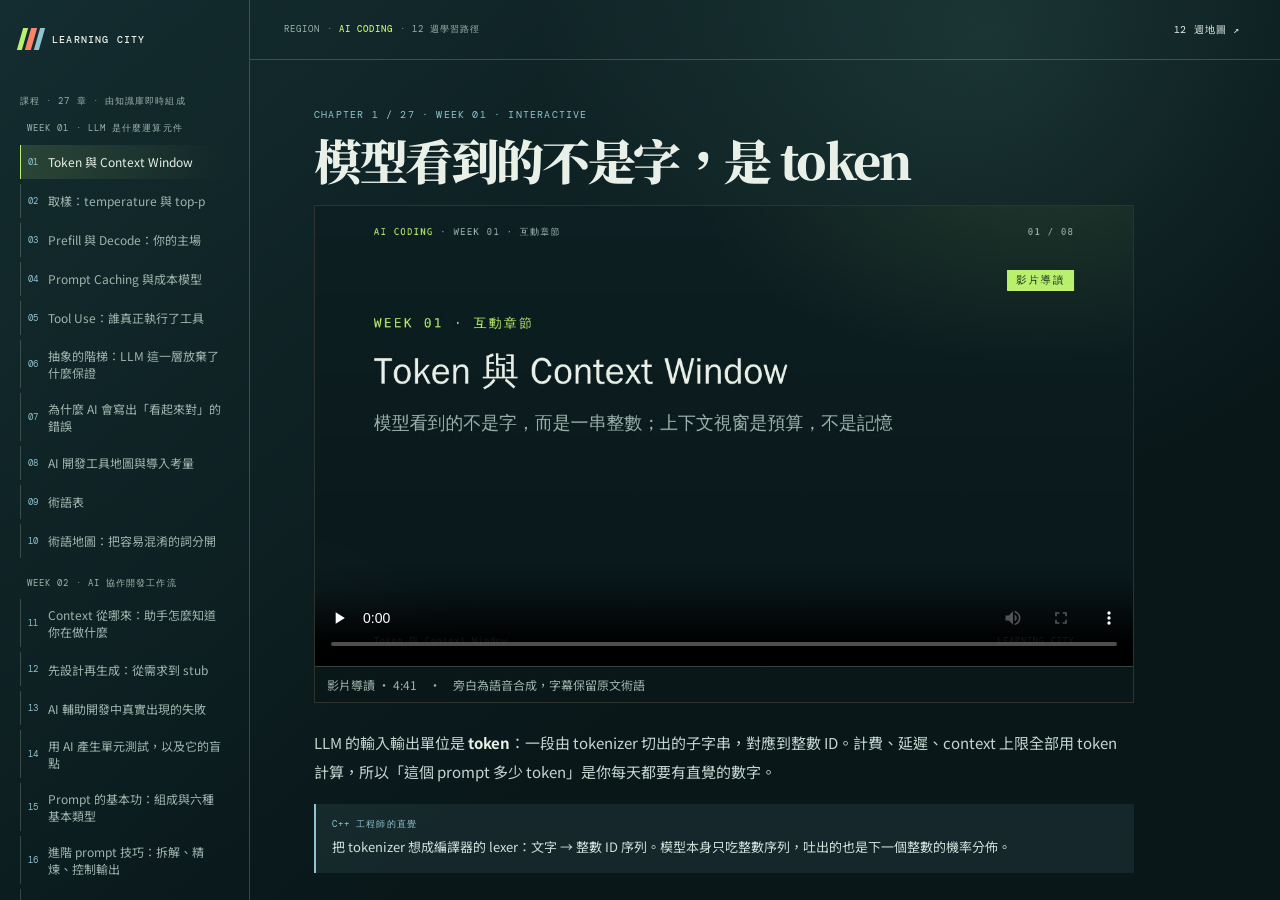
==== commit 12e6e5f5: "Add chapter intro videos to AI Coding (first batch) Each chapter gets a narrated slide video, at lea" ====
--- a/regions/ai-coding/index.html
+++ b/regions/ai-coding/index.html
@@ -8,20 +8,20 @@
   <link rel="preconnect" href="https://fonts.googleapis.com" />
   <link rel="preconnect" href="https://fonts.gstatic.com" crossorigin />
   <link href="https://fonts.googleapis.com/css2?family=DM+Mono:wght@400;500&family=Noto+Sans+TC:wght@400;500;700&family=Noto+Serif+TC:wght@600;700;900&display=swap" rel="stylesheet" />
-  <link rel="stylesheet" href="styles.css" />
+  <link rel="stylesheet" href="styles.css?v=4" />
 </head>
 <body>
   <div class="app">
     <aside class="rail">
       <a class="brand" href="../../index.html"><span class="brand-mark"><i></i><i></i><i></i></span><span>LEARNING CITY</span></a>
-      <div class="rail-label">WEEK 01 · LLM 是什麼運算元件</div>
+      <div class="rail-label" id="rail-label"></div>
       <nav class="steps" id="steps" aria-label="課程章節"></nav>
-      <div class="rail-foot">PROGRESS <b id="progress">0 / 5</b><br />目標：Staff AI Coding Engineer 面試<br /><button class="reset" id="reset" type="button">重設進度</button></div>
+      <div class="rail-foot">PROGRESS <b id="progress">0 / 0</b><br /><span id="kb-status"></span><br />目標：能判斷、驗證並設計 AI 輔助開發<br /><button class="reset" id="reset" type="button">重設進度</button></div>
     </aside>
 
     <main class="main" id="main">
       <header class="topbar">
-        <span>REGION · <b>AI CODING</b> · 12 週面試課程</span>
+        <span>REGION · <b>AI CODING</b> · 12 週學習路徑</span>
         <button class="link-btn" id="open-roadmap" type="button">12 週地圖 ↗</button>
       </header>
       <article class="lesson" id="lesson"></article>
@@ -31,12 +31,16 @@
   <dialog id="roadmap">
     <div class="modal">
       <p class="turn">ROADMAP · 12 WEEKS</p>
-      <h2>Staff AI Coding 面試課程</h2>
-      <p class="muted">每週節奏：2 天讀概念、3 天做專案、1 天模擬面試題。目前只開放第 1 週。</p>
+      <h2>AI Coding 學習路徑</h2>
+      <p class="muted" id="roadmap-summary"></p>
       <ol class="roadmap-list" id="roadmap-list"></ol>
       <div class="modal-foot"><button class="btn ghost" id="close-roadmap" type="button">關閉</button></div>
     </div>
   </dialog>
+  <script src="knowledge_base/loader.js"></script>
+  <script src="knowledge_base/web/catalog.js"></script>
+  <script src="markdown.js"></script>
+  <script src="videos/manifest.js"></script>
   <script src="app.js"></script>
 </body>
 </html>
--- a/regions/ai-coding/styles.css
+++ b/regions/ai-coding/styles.css
@@ -6,7 +6,7 @@
 button { cursor:pointer; }
 :focus-visible { outline:2px solid var(--mint); outline-offset:3px; }
 
-.app { height:100dvh; display:grid; grid-template-columns:250px minmax(0,1fr); background:radial-gradient(circle at 77% 4%,rgba(80,140,129,.21),transparent 28rem),linear-gradient(140deg,#142d30,var(--deep) 62%); }
+.app { height:100dvh; display:grid; grid-template-columns:250px minmax(0,1fr); grid-template-rows:minmax(0,1fr); background:radial-gradient(circle at 77% 4%,rgba(80,140,129,.21),transparent 28rem),linear-gradient(140deg,#142d30,var(--deep) 62%); }
 .rail { padding:28px 20px; border-right:1px solid var(--line); display:flex; flex-direction:column; overflow:auto; }
 .brand { display:flex; align-items:center; gap:10px; color:var(--ink); text-decoration:none; font:500 10px var(--mono); letter-spacing:.12em; }
 .brand-mark { display:grid; width:22px; height:22px; grid-template-columns:repeat(3,1fr); gap:3px; transform:skew(-16deg); }
@@ -100,7 +100,7 @@
 .answer:disabled { cursor:default; }
 .feedback { margin:14px 0 0; font-size:13px; line-height:1.8; color:var(--muted); }
 .feedback.ok { color:var(--mint); }
-.interview { margin-top:30px; }
+.practice { margin-top:30px; }
 .reveal { margin-top:12px; padding:14px 16px; border:1px dashed var(--mint); background:rgba(185,240,109,.06); }
 .reveal ul { margin:6px 0 0; padding-left:20px; }
 .nav-row { display:flex; justify-content:space-between; margin-top:40px; }
@@ -119,7 +119,7 @@
 
 @media (max-width:820px) {
   body { overflow:auto; }
-  .app { height:auto; min-height:100dvh; grid-template-columns:1fr; }
+  .app { height:auto; min-height:100dvh; grid-template-columns:1fr; grid-template-rows:auto; }
   .rail { padding:14px 16px; border-right:0; border-bottom:1px solid var(--line); }
   .rail-label, .rail-foot { display:none; }
   .steps { display:flex; overflow:auto; margin-top:10px; }
@@ -131,3 +131,45 @@
   .seq-step { grid-template-columns:1fr; gap:2px; }
 }
 @media (prefers-reduced-motion:reduce) { * { transition:none!important; scroll-behavior:auto!important; } }
+
+/* ---------- knowledge-base content ---------- */
+.week-label { margin:14px 0 4px; padding:0 7px; color:var(--muted); font:9px/1.5 var(--mono); letter-spacing:.12em; }
+.week-label:first-child { margin-top:0; }
+.steps .step { min-height:34px; }
+h3 { margin:28px 0 8px; font:700 17px/1.4 var(--serif); }
+h4 { margin:22px 0 6px; font:700 14px/1.4 var(--sans); color:var(--sky); }
+.srcline { margin:10px 0 0; color:var(--muted); font:11px/1.7 var(--mono); }
+.lesson ul, .lesson ol { padding-left:22px; }
+.lesson li ul { margin:2px 0 4px; }
+
+figure { margin:0; }
+figure.fig { margin:22px 0; border:1px solid var(--line); background:rgba(0,0,0,.22); }
+figure.fig img { display:block; width:100%; height:auto; }
+figure.fig figcaption { padding:8px 12px; border-top:1px solid var(--line); color:var(--muted); font-size:12px; line-height:1.6; }
+figure.lesson-video { margin:18px 0 26px; border:1px solid var(--line); background:#000; }
+figure.lesson-video video { display:block; width:100%; aspect-ratio:16 / 9; background:#000; }
+figure.lesson-video video::cue { font-family:var(--sans); font-size:18px; line-height:1.5; color:#fff; background:rgba(0,0,0,.72); }
+figure.lesson-video figcaption { padding:8px 12px; border-top:1px solid var(--line); color:var(--muted); font-size:12px; line-height:1.6; background:var(--deep); }
+
+figure.code { margin:18px 0; border:1px solid var(--line); background:#06141a; }
+figure.code figcaption { display:flex; justify-content:space-between; align-items:center; padding:5px 10px; border-bottom:1px solid var(--line); color:var(--muted); font:9px var(--mono); letter-spacing:.12em; text-transform:uppercase; }
+figure.code .copy { padding:2px 8px; border:1px solid var(--line); color:var(--muted); background:transparent; font:9px var(--mono); letter-spacing:.08em; }
+figure.code .copy:hover { color:var(--bg, #081217); background:var(--mint); border-color:var(--mint); }
+figure.code pre { margin:0; padding:12px 14px; overflow:auto; }
+figure.code code { color:#d6e8c8; font:12px/1.7 var(--mono); white-space:pre; }
+.lesson p code, .lesson li code, .lesson td code { padding:1px 5px; background:rgba(185,240,109,.1); border-radius:2px; }
+
+.table-wrap { margin:18px 0; overflow:auto; border:1px solid var(--line); }
+table { width:100%; border-collapse:collapse; font-size:13px; }
+th, td { padding:8px 12px; border-bottom:1px solid var(--line); text-align:left; vertical-align:top; line-height:1.65; color:#cfe0d9; }
+th { color:var(--sky); font:500 10px var(--mono); letter-spacing:.08em; background:rgba(0,0,0,.2); }
+tr:last-child td { border-bottom:0; }
+
+.readings { margin-top:44px; }
+details.reading { margin:8px 0; border:1px solid var(--line); background:var(--panel); }
+details.reading summary { display:flex; justify-content:space-between; gap:12px; padding:12px 16px; cursor:pointer; font-weight:700; font-size:14px; }
+details.reading summary .meta { color:var(--muted); font:10px var(--mono); font-weight:400; white-space:nowrap; align-self:center; }
+details.reading[open] summary { border-bottom:1px solid var(--line); }
+details.reading > :not(summary) { margin-left:16px; margin-right:16px; }
+details.reading > :last-child { margin-bottom:16px; }
+details.reading h2 { font-size:17px; }
